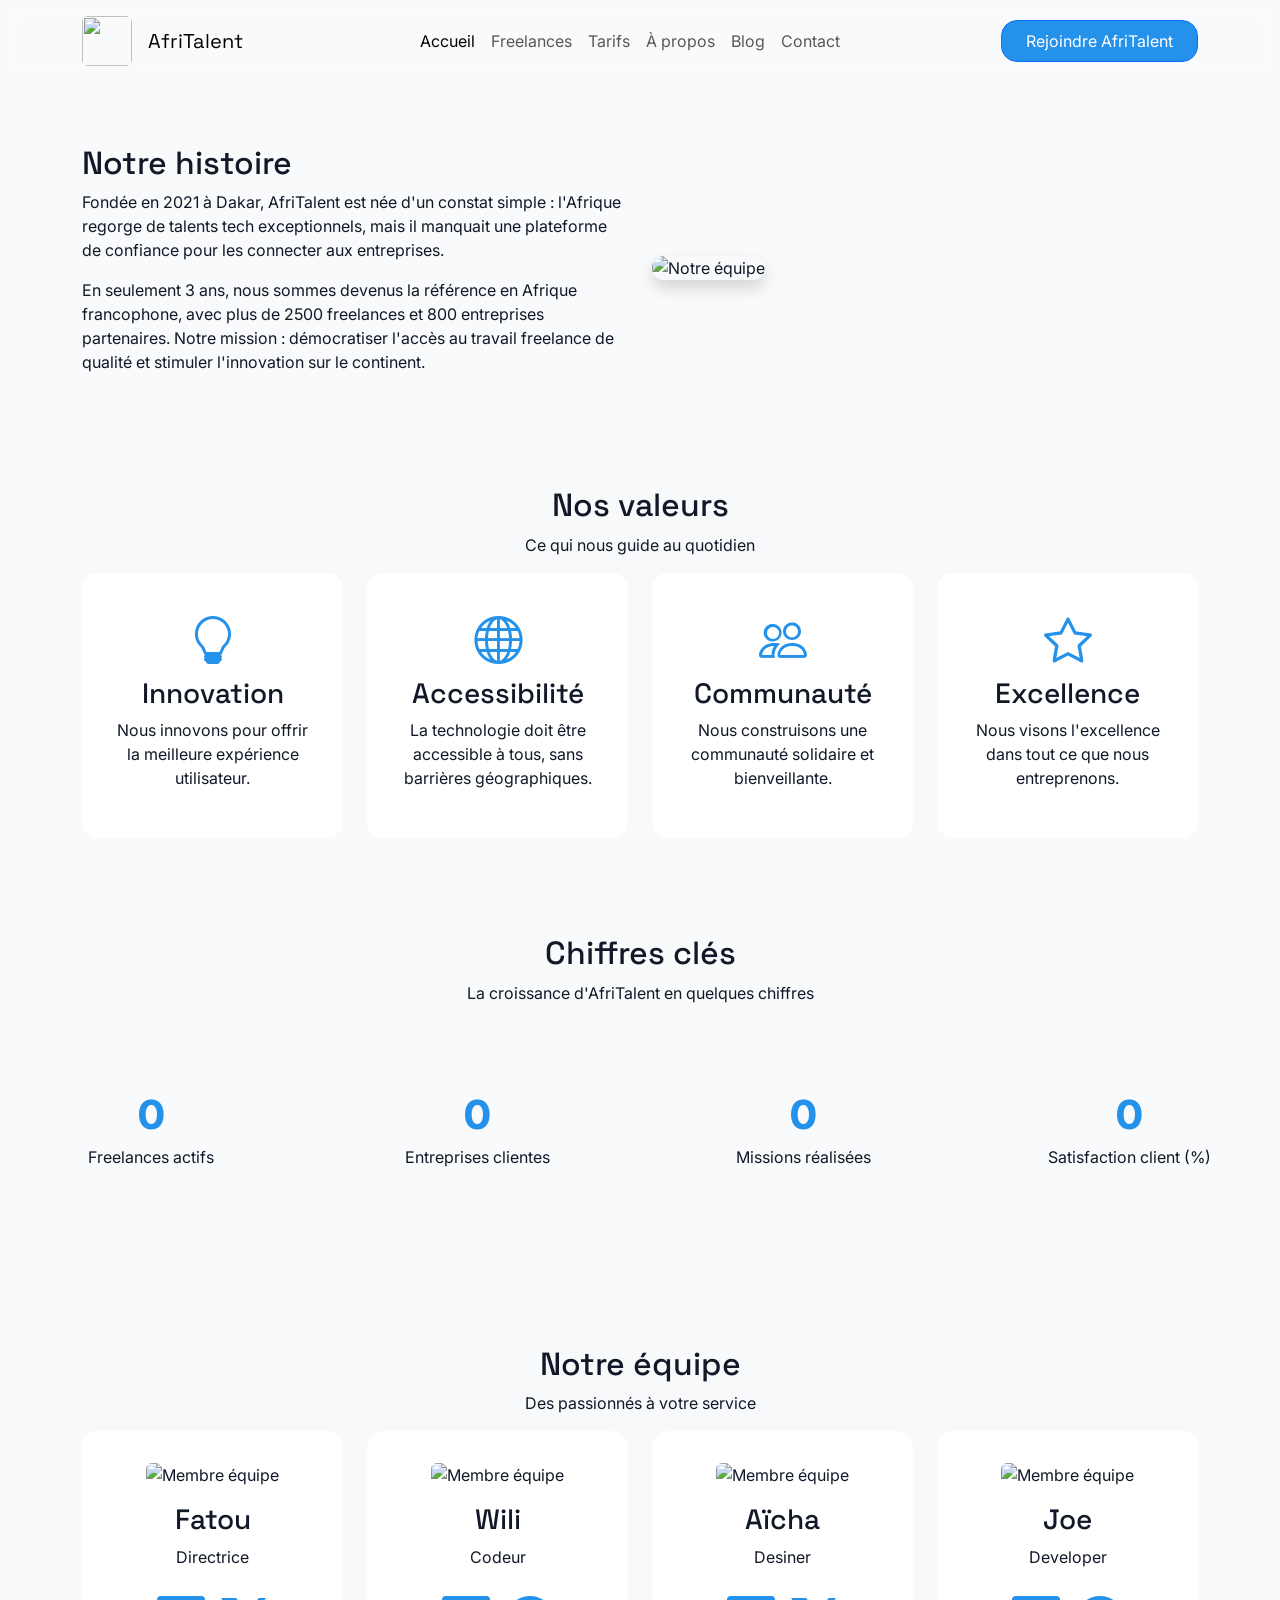
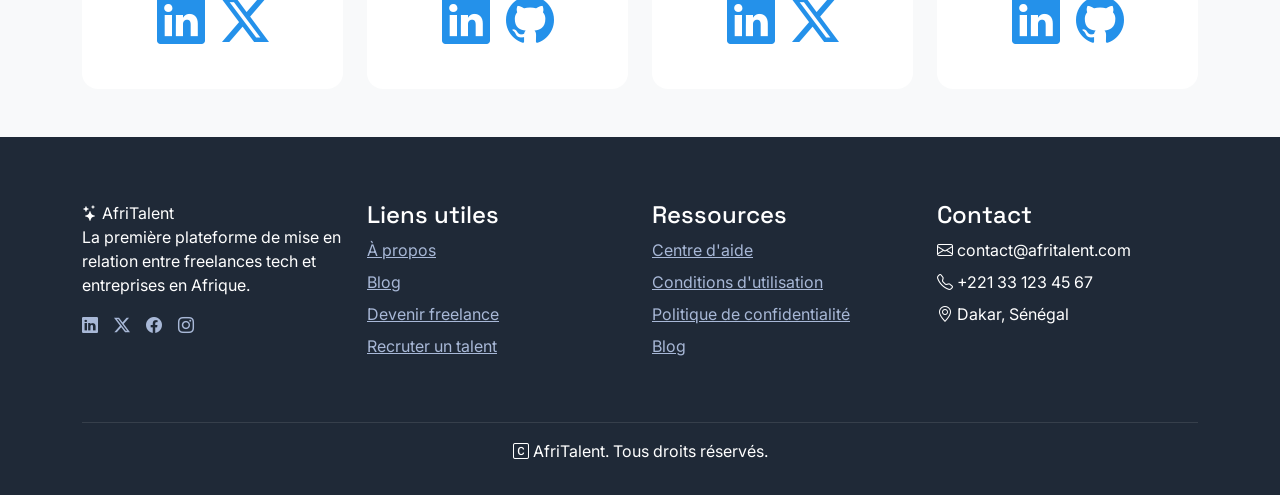
==== about.html @ f87036e9 ": CSS : responsive design mobile et tablette, media queries" ====
<!DOCTYPE html>
<html lang="fr">
<head>
    <meta charset="UTF-8">
    <meta name="viewport" content="width=device-width, initial-scale=1.0">
    <title>AfriTalent - Plateforme de freelances tech en Afrique</title>
    
    <!-- Bootstrap 5 CSS -->
    <link href="https://cdn.jsdelivr.net/npm/bootstrap@5.3.0/dist/css/bootstrap.min.css" rel="stylesheet">
    <!-- Bootstrap Icons -->
    <link rel="stylesheet" href="https://cdn.jsdelivr.net/npm/bootstrap-icons@1.11.0/font/bootstrap-icons.css">
    <!-- Google Fonts -->
    <link href="https://fonts.googleapis.com/css2?family=Inter:opsz,wght@14..32,300;14..32,400;14..32,600;14..32,700;14..32,800&family=Space+Grotesk:wght@400;500;600;700&display=swap" rel="stylesheet">
    <!-- Custom CSS -->
    <link rel="stylesheet" href="css/style.css">
    <!-- Font Awesome -->
<script src="https://kit.fontawesome.com/14273d579a.js" crossorigin="anonymous"></script>
</head>
<body>
    

    <!-- ========== HEADER / NAVBAR ========== -->
    <nav class="navbar navbar-expand-lg fixed-top" id="mainNavbar">
        <div class="container">
             <div class="text-center">
                <a class="navbar-brand" href="index.html">
              <img src="images/logo3.png" class="rounded" alt="" width="50px" height="50px" >
              </a>
            </div>
            <a class="navbar-brand" href="index.html">
               <span>AfriTalent</span>
            </a>
            <!-- il permet de masquer la navigation pour les petits ecran-->
            <button class="navbar-toggler" type="button" data-bs-toggle="collapse" data-bs-target="#navbarNav">
                <span class="navbar-toggler-icon"></span>
            </button>
            <div class="collapse navbar-collapse" id="navbarNav">
                <ul class="navbar-nav mx-auto">
                    <li class="nav-item"><a class="nav-link active" href="index.html">Accueil</a></li>
                    <li class="nav-item"><a class="nav-link" href="freelances.html">Freelances</a></li>
                    <li class="nav-item"><a class="nav-link" href="tarifs.html">Tarifs</a></li>
                    <li class="nav-item"><a class="nav-link" href="about.html">À propos</a></li>
                    <li class="nav-item"><a class="nav-link" href="#">Blog</a></li>
                    <li class="nav-item"><a class="nav-link" href="contact.html">Contact</a></li>
                </ul>
                <div class="d-flex gap-2">
                    <!-- <button class="btn btn-outline-primary" id="darkModeToggle">
                        <i class="bi bi-moon"></i>
                    </button> -->
                    <a href="contact.html" class="btn btn-primary btn-cta">Rejoindre AfriTalent</a>
                </div>
            </div>
        </div>
    </nav>
  <!--===================================================== Contenu principal =================================================================-->
  <main class="pt-5 mt-5">
        <!-- Notre Histoire -->
        <section class="history py-5">
            <div class="container">
                <div class="row align-items-center">
                    <div class="col-lg-6">
                        <h2>Notre histoire</h2>
                        <p>Fondée en 2021 à Dakar, AfriTalent est née d'un constat simple : l'Afrique regorge de talents tech exceptionnels, mais il manquait une plateforme de confiance pour les connecter aux entreprises.</p>
                        <p>En seulement 3 ans, nous sommes devenus la référence en Afrique francophone, avec plus de 2500 freelances et 800 entreprises partenaires. Notre mission : démocratiser l'accès au travail freelance de qualité et stimuler l'innovation sur le continent.</p>
                    </div>
                    <div class="col-lg-6">
                        <img src="images/pershotam-malhi-GMXFig67lTQ-unsplash.jpg" alt="Notre équipe" class="img-fluid rounded-4 shadow">
                    </div>
                </div>
            </div>
        </section>

        <!-- Nos valeurs -->
       
        <section class="values py-5 bg-light">
            <div class="container">
                <div class="section-header text-center">
                    <h2>Nos valeurs</h2>
                    <p>Ce qui nous guide au quotidien</p>
                </div>
                <div class="row g-4">
                    <div class="col-md-6 col-lg-3">
                        <div class="value-card">
                            <i class="bi bi-lightbulb"></i>
                            <h3>Innovation</h3>
                            <p>Nous innovons  pour offrir la meilleure expérience utilisateur.</p>
                        </div>
                    </div>
                    <div class="col-md-6 col-lg-3">
                        <div class="value-card">
                            <i class="bi bi-globe"></i>
                            <h3>Accessibilité</h3>
                            <p>La technologie doit être accessible à tous, sans barrières géographiques.</p>
                        </div>
                    </div>
                    <div class="col-md-6 col-lg-3">
                        <div class="value-card">
                            <i class="bi bi-people"></i>
                            <h3>Communauté</h3>
                            <p>Nous construisons une communauté solidaire et bienveillante.</p>
                        </div>
                    </div>
                    <div class="col-md-6 col-lg-3">
                        <div class="value-card">
                            <i class="bi bi-star"></i>
                            <h3>Excellence</h3>
                            <p>Nous visons l'excellence dans tout ce que nous entreprenons.</p>
                        </div>
                    </div>
                </div>
            </div>
        </section>

        <!-- Chiffres clés en Bento Grid -->
        <section class="key-numbers py-5">
            <div class="container1">
                <div class="section-header text-center">
                    <h2>Chiffres clés</h2>
                    <p>La croissance d'AfriTalent en quelques chiffres</p>
                </div>
                <div class="bento-numbers">
                    <div class="number-card"><div class="number" data-count="2500">0</div><div class="label">Freelances actifs</div></div>
                    <div class="number-card"><div class="number" data-count="800">0</div><div class="label">Entreprises clientes</div></div>
                    <div class="number-card"><div class="number" data-count="12000">0</div><div class="label">Missions réalisées</div></div>
                    <div class="number-card"><div class="number" data-count="98">0</div><div class="label">Satisfaction client (%)</div></div>
                </div>
            </div>
        </section>

        <!-- L'équipe -->
        <section class="team py-5 bg-light">
            <div class="container">
                <div class="section-header text-center">
                    <h2>Notre équipe</h2>
                    <p>Des passionnés à votre service</p>
                </div>
                <div class="row g-4">
                    <div class="col-md-6 col-lg-3">
                        <div class="team-card">
                            <!-- <img src="https://randomuser.me/api/portraits/women/10.jpg" alt="Membre équipe"> -->
                              <img src="images/logo1.png" class="rounded" alt="Membre équipe" width="100vh" height="100vh" >
                            <h3>Fatou </h3>
                            <p>Directrice</p>
                            <div class="social"><a href="#"><i class="bi bi-linkedin"></i></a><a href="#"><i class="bi bi-twitter-x"></i></a></div>
                        </div>
                    </div>
                    <div class="col-md-6 col-lg-3">
                        <div class="team-card">
                             <img src="images/elfal.jpg" class="rounded" alt="Membre équipe" width="100vh" height="100vh" >
                            <h3>Wili</h3>
                            <p>Codeur</p>
                            <div class="social"><a href="#"><i class="bi bi-linkedin"></i></a><a href="#"><i class="bi bi-github"></i></a></div>
                        </div>
                    </div>
                    <div class="col-md-6 col-lg-3">
                        <div class="team-card">
                              <img src="images/elfatou.jpg" class="rounded" alt="Membre équipe" width="100vh" height="100vh" >
                            <h3>Aïcha </h3>
                            <p>Desiner</p>
                            <div class="social"><a href="#"><i class="bi bi-linkedin"></i></a><a href="#"><i class="bi bi-twitter-x"></i></a></div>
                        </div>
                    </div>
                    <div class="col-md-6 col-lg-3">
                        <div class="team-card">
                             <img src="images/logo3.png" class="rounded" alt="Membre équipe" width="100vh" height="100vh" >
                            <h3>Joe</h3>
                            <p>Developer</p>
                            <div class="social"><a href="#"><i class="bi bi-linkedin"></i></a><a href="#"><i class="bi bi-github"></i></a></div>
                        </div>
                    </div>
                </div>
            </div>
        </section>
    </main>

    <footer>
        <div class="container">
            <div class="row">
                <div class="col-md-6 col-lg-3">
                    <div class="footer-brand">
                        <i class="bi bi-stars"></i>
                        <span>AfriTalent</span>
                    </div>
                    <p>La première plateforme de mise en relation entre freelances tech et entreprises en Afrique.</p>
                    <div class="social-links">
                        <a href="http://www.linkedin.com"><i class="bi bi-linkedin"></i></a>
                        <a href="http://www.twitter.com"><i class="bi bi-twitter-x"></i></a>
                        <a href="http://www.facebook.com"><i class="bi bi-facebook"></i></a>
                        <a href="http://www.instagram.com"><i class="bi bi-instagram"></i></a>
                    </div>
                </div>
                <div class="col-md-6 col-lg-3">
                    <h4>Liens utiles</h4>
                    <ul class="list-unstyled">
                        <li><a href="about.html">À propos</a></li>
                        <li><a href="contact.html">Blog</a></li>
                        <li><a href="freelances.html">Devenir freelance</a></li>
                        <li><a href="contact.html">Recruter un talent</a></li>
                    </ul>
                </div>
                <div class="col-md-6 col-lg-3">
                    <h4>Ressources</h4>
                    <ul class="list-unstyled">
                        <li><a href="about.html">Centre d'aide</a></li>
                        <li><a href="contact.html">Conditions d'utilisation</a></li>
                        <li><a href="freelances.html">Politique de confidentialité</a></li>
                        <li><a href="contact.html">Blog</a></li>
                    </ul>
                </div>
                <div class="col-md-6 col-lg-3">
                    <h4>Contact</h4>
                    <ul class="list-unstyled">
                        <li><i class="bi bi-envelope"></i> contact@afritalent.com</li>
                        <li><i class="bi bi-telephone"></i> +221 33 123 45 67</li>
                        <li><i class="bi bi-geo-alt"></i> Dakar, Sénégal</li>
                    </ul>
                </div>
            </div>
            <div class="copyright">
                <p><i class="bi bi-c-square"></i><span id="currentYear"></span> AfriTalent. Tous droits réservés.</p>
            </div>
        </div>
    </footer>

    <!-- Bouton retour en haut -->
    <!-- <button id="backToTop" class="back-to-top"><i class="bi bi-arrow-up"></i></button> -->

    <!-- Bootstrap JS -->
    <script src="https://cdn.jsdelivr.net/npm/bootstrap@5.3.0/dist/js/bootstrap.bundle.min.js"></script>
    <!-- Custom JS -->
    <script src="js/main.js"></script>
</body>
</html>
---- css/style.css ----
/* # = selection d'id */
/* ========== VARIABLES ========== */ 
:root {
    /* Couleur */
    --Robert: #c40c06ed;
    --Rony: #5cca13;
    --ISI-Dakar: #e616a7;
    --primary: #2491ea;
    --primary-dark: #4f46e5;
    --primary-light: #e0e7ff;
    --secondary: #10b981;
    --dark: #1f2937;
    --light: #f9fafb;
    --gray: #a8b8d7;
    --white: #ffffff;
    --black: #111827;
    --orange: #ef6109;
    --rouge: #e80a0a;
    --violet: #e218f8;

    /*  Ombres */
    --shadow: 0 10px 15px -3px rgba(0,0,0,0.1);
    /* Border radius */
    --radius: 1rem;
    /* Transitions */
    --transition: all 0.3s ease;
}
/* transition: le temps que l'element va prendre pour se manifester (bien revoir encore)------------------------------------------------------ */
/* DARK MODE Commit 6 ========================================= */
/* [data-theme="dark"] {
    --primary: #818cf8;
    --dark: #f9fafb;
    --light: #1f2937;
    --white: #111827;
    --black: #f9fafb;
} */
 
* { margin: 0;
    padding: 0; 
    box-sizing: border-box;

     /*::selection : Stylise le texte sélectionné par l'utilisateur( trouver dans le cour de selecteur avancer)-------------------------------------------  */
/* C'est ce qui gere la selection */
 ::selection { 
  color: rgb(150, 13, 13);
    background-color: rgba(222, 68, 214, 0.441);
}
}
body {
    font-family: 'Inter', sans-serif;
    background: var(--light);
    /* background: linear-gradient(135deg, var(--secondary), var(--primary-dark),var(--orange)); */
    color: var(--black);
    transition: var(--transition);
}
/* c'est lui qui est charger des petites pencarte = "experise","Processus simple","Ils nous font confiance" */
.section-header .badge {
    background: var(--primary-light);
    color: var(--primary);
    padding: 0.5rem 1rem;
    border-radius: 2rem;
    display: inline-block;
    margin-bottom: 1rem;
}

/* pour comprendre les "," il faut regarder la video "formulaire selecteur avancer, à 38:00" */
h1, h2, h3, h4, .navbar-brand, .price { 
    font-family: 'Space Grotesk', sans-serif;
 }
 /* ========== NAVBAR ========== */
/* .navbar { background: var(--white); transition: var(--transition); padding: 1rem 0; } */
.navbar {
    padding: 1rem 0;
    transition: all 0.3s ease;
    background-color: rgba(var(--light-color), 0.95);
    backdrop-filter: blur(10px);
}

.navbar-scrolled { 
    padding: 0.5rem 0; 
    box-shadow: var(--shadow); 
}
.navbar-brand i, .step-icon, .category-card i, .value-card i { 
 color: var(--primary); 
}
/* rejoindre Afritalent */
.btn-cta { border-radius: var(--radius); 
    padding: 0.5rem 1.5rem; 
    background-color: var(--primary);
}
/* ========== HERO ===========================================================================================*/
/* .hero {
    background: linear-gradient(135deg, var(--secondary), var(--primary-dark),var(--orange));
    color: white;
} */
 .hero {
    background: linear-gradient(var(--primary));
    color: white;
}
.hero-title { font-size: 3.5rem; 
    font-weight: 800; 
    margin-bottom: 1.5rem; 
}
@media (max-width: 768px) { 
    .hero-title { font-size: 2rem; }  
    }

.hero-stats {
    display: grid;
    grid-template-columns: repeat(3, 1fr);
    gap: 1.5rem;
    background: rgba(255,255,255,0.1);
    backdrop-filter: blur(10px);
    border-radius: var(--radius);
    padding: 2rem;
}
.stat-number { 
    font-size: 2.5rem; 
    font-weight: 800; 
}
/* ========== BENTO GRID ===================================================================================*/  
.bento-grid {
    background: var(--light);
    display: grid;
    grid-template-columns: repeat(4, 1fr); /* fr = fraction grid repartir au mieux les elements */
    gap: 1.5rem;
    margin: 3rem 0;
}
.bento-item {
    background: rgb(211, 166, 228);
    padding: 2rem;
    border-radius: var(--radius);
    transition: var(--transition);
    position:relative;
    position:unset;
    /* position:unset; = c'est ça qui fait apparaitre et disparaitre les chiffres  */
}

.bento-item:hover { transform: translateY(-5px); 
    box-shadow: var(--shadow); 
}
/* effet Hover  */
/* c'est ça qui assure le faite que les cartes bouge */

.bento-premier {
    grid-column: span 2; /*  grid-column = indique la forme ou l'espace que va prendre ce blog par rapport au autre */
}
.step-number {
    font-size: 2.4rem;
    font-weight: 800;
    color: var(--primary);
    opacity: 0.5;
    position: static;
    top: 1rem;
    right: 1rem;
}
 @media (max-width: 992px) { 
    .bento-grid { grid-template-columns: repeat(2, 1fr); } 
    .bento-large { grid-column: span 2; } 
}
@media (max-width: 768px) { 
    .bento-grid { grid-template-columns: 1fr; } 
    .bento-large { grid-column: span 1; } 
}


/* ==========  Catégories de services  ================================================================================================= */

.categories { background: var(--light); padding: 4rem 0; }
.category-card {
    background: var(--gray);
    padding: 1.5rem;
    border-radius: var(--radius);
    text-align: center;
    transition: var(--transition);
    cursor: pointer;
}
.category-card:hover {
    transform: translateY(-5px);
    box-shadow: var(--shadow);
    background: var(--primary);
    color: white;
}
.category-card i { font-size: 2.5rem; margin-bottom: 1rem; }

/* ========== TÉMOIGNAGES =========================================================================================================== */
.testimonial-card {
    text-align: center;
    padding: 2rem;
    /* background: var(--primary); */
    background: linear-gradient(10deg, var(--secondary), var(--primary-dark));
    color: #e0e7ff;
    border-radius: var(--radius);
}
.testimonial-avatar { 
    width: 80px; 
    height: 80px; 
    border-radius: 50%; 
    object-fit: cover; 
    /* La propriété CSS object-fit définit la façon dont le contenu d'un élément remplacé, tel qu'une <img> ou une <video>, doit être redimensionné pour s'adapter à son conteneur. */
    margin-bottom: 1rem; 
}
.stars { 
    color: #ff8c00; 
    margin: 0.5rem 0; }
/*=============================Prêt à rejoindre l'aventure AfriTalent ?=========================================================== */
    .cta-section {
    background: linear-gradient(10deg, var(--violet), var(--orange));
    color: white;
    text-align: center;
    padding: 4rem 0;
}
/* ========== CTA & FOOTER ========== */

footer {
    background: var(--dark);
    color: white;
    padding: 4rem 0 1rem;
}
.social-links { display: flex; gap: 1rem; margin-top: 1rem; }
.social-links a, footer ul li a { color: var(--gray); transition: var(--transition); }
.social-links a:hover, footer ul li a:hover { color: var(--primary); }
footer ul { list-style: none; padding: 0; }
footer ul li { margin-bottom: 0.5rem; }
.copyright { text-align: center; margin-top: 3rem; padding-top: 1rem; border-top: 1px solid rgba(255,255,255,0.1); }

/* ========== CARTES ÉQUIPE & VALEURS ========== */
.value-card, .team-card {
    text-align: center;
    padding: 2rem;
    background: var(--white);
    border-radius: var(--radius);
    transition: var(--transition);
}
/* Le "i" veut dire les icones boostrap icne */
.value-card i, .team-card i { font-size: 3rem; 
    color: var(--primary); 
    margin-bottom: 1rem; }
.team-card img {
    width: 150px;
    height: 150px;
    border-radius: 50%;
    /* La propriété CSS object-fit définit la façon dont le contenu d'un élément remplacé, tel qu'une <img> ou une <video>, doit être redimensionné pour s'adapter à son conteneur. */
    object-fit: cover;
    margin-bottom: 1rem;
}
.team-card .social { display: flex; 
    justify-content: center; 
    gap: 1rem; 
    margin-top: 1rem; 
}
/* ========== CHIFFRES CLÉS BENTO ========== */
.bento-numbers {
    display: grid;
    grid-template-columns: repeat(4, 1fr);
    gap: 1.5rem;
    margin: 3rem 0;
}
.number-card {
    text-align: center;
    padding: 2rem;
    background: var(--light);
    border-radius: var(--radius);
}
.number-card .number { font-size: 2.5rem; font-weight: 800; color: var(--primary); }
@media (max-width: 768px) { 
    .bento-numbers { grid-template-columns: repeat(2, 1fr); } 
}
@media (max-width: 576px) { 
    .bento-numbers { grid-template-columns: 1fr; } 
}
/* ========== CONTACT-FORMULAIRE ========== */
.contact-form-container, .contact-info {
    background: linear-gradient(10deg, var(--violet), var(--orange));
    /* background: var(--primary); */
    padding: 2rem;
    border-radius: var(--radius);
}
.info-item { display: flex; 
    gap: 1rem; 
    margin-bottom: 1.5rem; }
.info-item i { font-size: 1.5rem; color: 
    var(--gray); }
    /* il ne servent presque a rien */
.error-message { 
    color: #ef4444; 
    font-size: 0.875rem; 
    margin-top: 0.25rem; 
    display: none; }
.success-message {
    background: var(--secondary);
    color: rgb(255, 255, 255);
    padding: 1rem;
    border-radius: var(--radius);
    margin-top: 1rem;
    display: none;
}
.form-control.error { border-color: #ef4444; }
.form-control.success { border-color: var(--secondary); }

/* ========== CARTES FREELANCES ========== */
/* .freelance-card {
    transition: var(--transition);
    border: none;
    border-radius: var(--radius);
    overflow: hidden;
}
.freelance-card:hover { transform: translateY(-5px); 
    box-shadow: var(--shadow); 
}
.freelance-card .card-img-top { height: 200px; 
    object-fit: cover; 
}
.freelance-speciality { 
    color: var(--primary); 
    font-weight: 600; 
}
.freelance-rating { color: #fbbf24; } */
/* 
========== FILTRES & DIVERS ==========
.filter-bar { display: flex; 
    gap: 1rem; 
    align-items: center; 
    justify-content: center; 
    margin: 2rem 0; }
.section-header { text-align: center; 
    margin-bottom: 3rem; 
}
.section-header .badge {
    background: var(--primary-light);
    color: var(--primary);
    padding: 0.5rem 1rem;
    border-radius: 2rem;
    display: inline-block;
    margin-bottom: 1rem;
} 
========== ANIMATIONS ==========
.fade-up { opacity: 0; 
    transform: translateY(30px); 
    transition: all 0.6s ease; 
}
.fade-up.visible { 
    opacity: 1; 
    transform: translateY(0); 
}
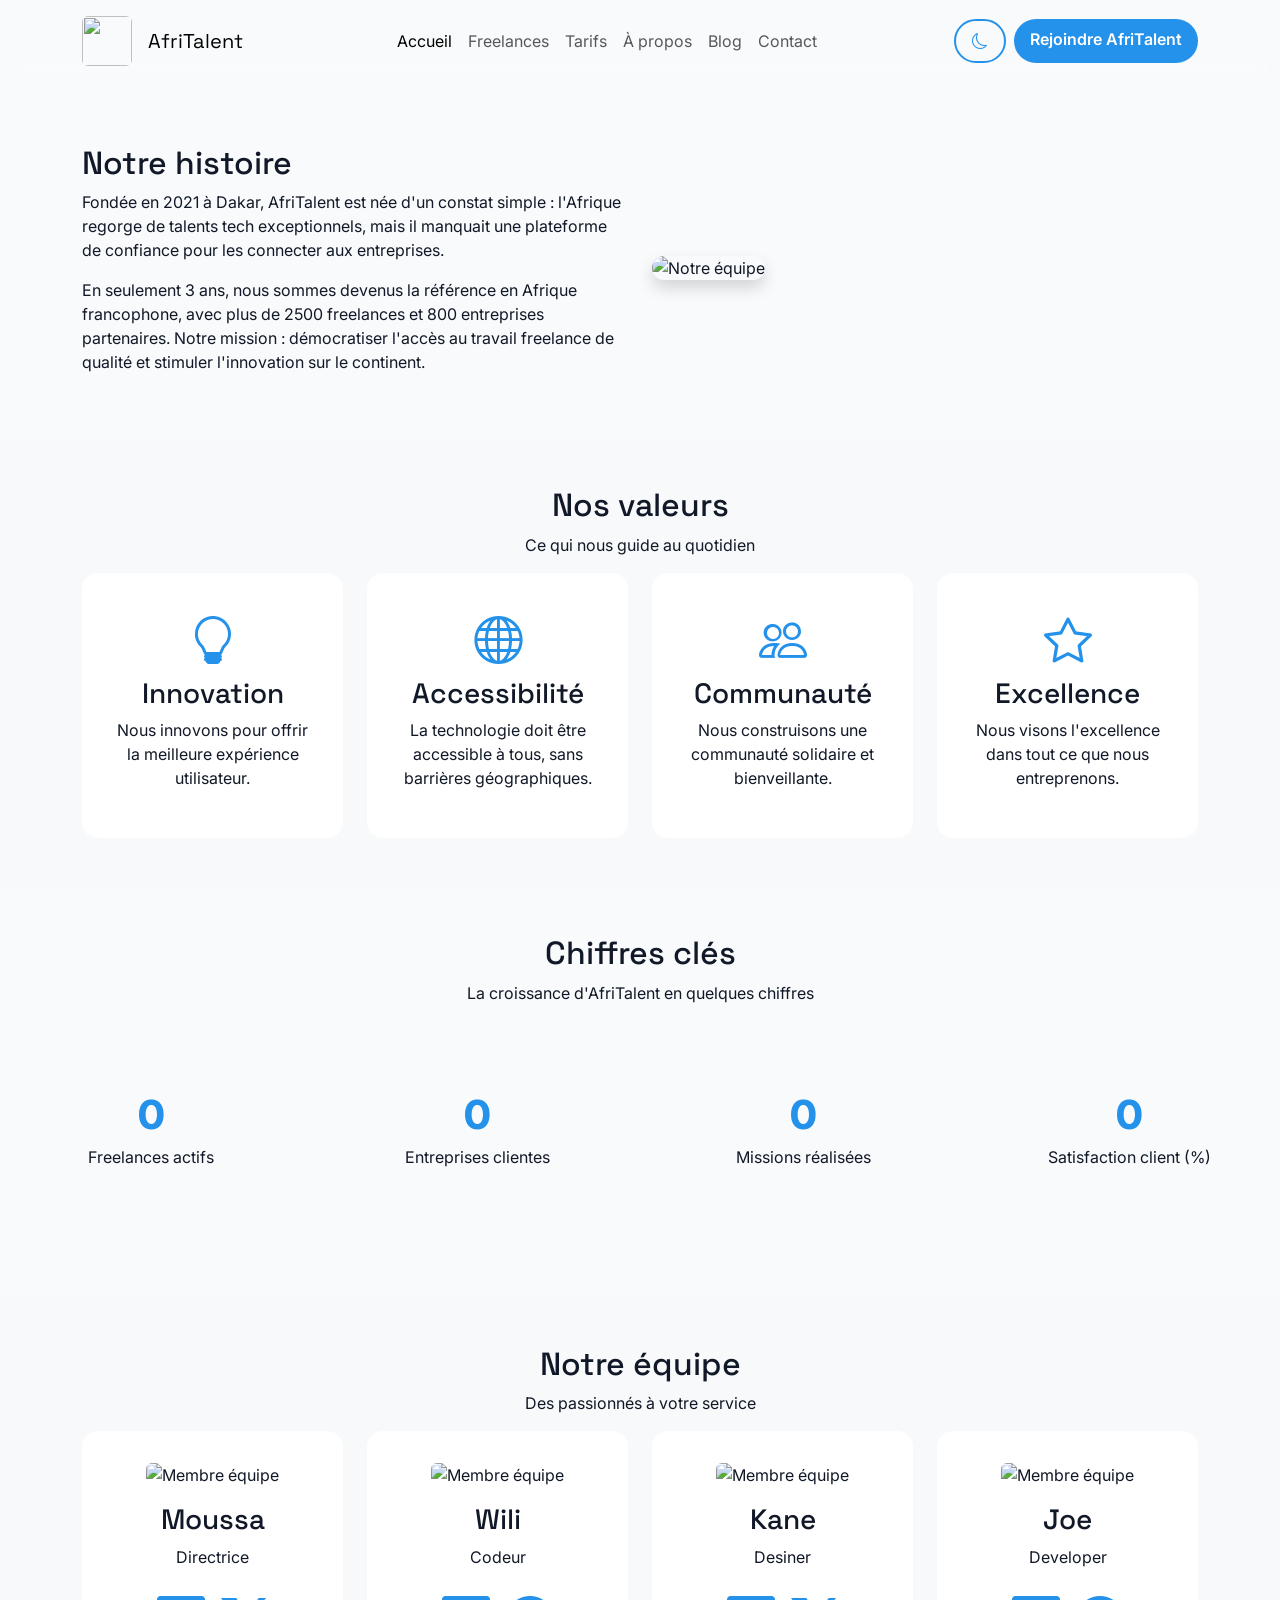
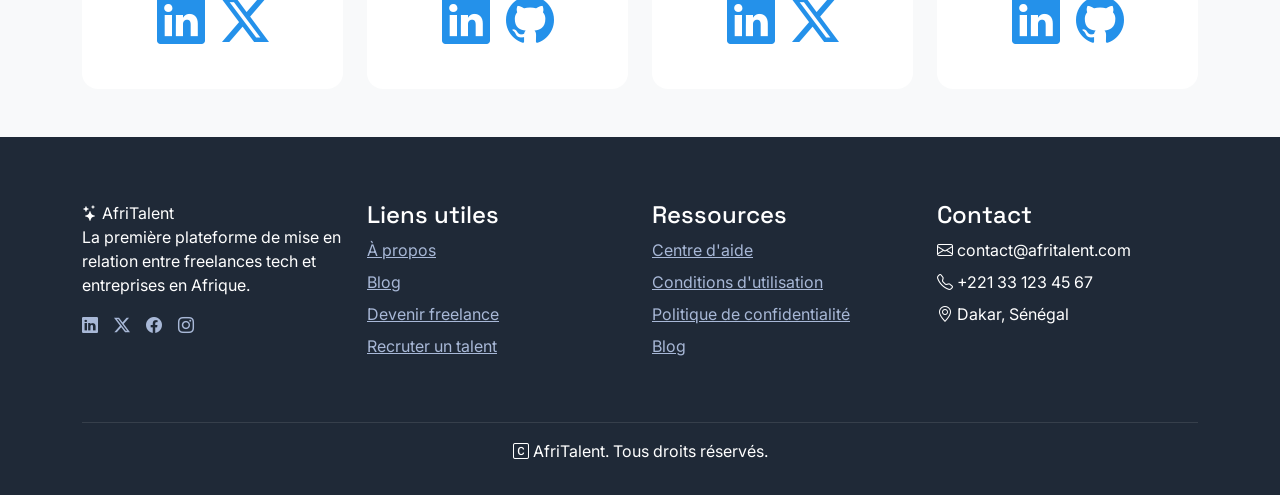
==== commit a25ab2ae: "JS : dark mode avec localStorage, navbar dynamique au scroll" ====
--- a/about.html
+++ b/about.html
@@ -44,9 +44,9 @@
                     <li class="nav-item"><a class="nav-link" href="contact.html">Contact</a></li>
                 </ul>
                 <div class="d-flex gap-2">
-                    <!-- <button class="btn btn-outline-primary" id="darkModeToggle">
+                    <button class="btn btn-outline-primary" id="darkModeToggle">
                         <i class="bi bi-moon"></i>
-                    </button> -->
+                    </button>
                     <a href="contact.html" class="btn btn-primary btn-cta">Rejoindre AfriTalent</a>
                 </div>
             </div>
@@ -139,7 +139,7 @@
                         <div class="team-card">
                             <!-- <img src="https://randomuser.me/api/portraits/women/10.jpg" alt="Membre équipe"> -->
                               <img src="images/logo1.png" class="rounded" alt="Membre équipe" width="100vh" height="100vh" >
-                            <h3>Fatou </h3>
+                            <h3>Moussa </h3>
                             <p>Directrice</p>
                             <div class="social"><a href="#"><i class="bi bi-linkedin"></i></a><a href="#"><i class="bi bi-twitter-x"></i></a></div>
                         </div>
@@ -155,7 +155,7 @@
                     <div class="col-md-6 col-lg-3">
                         <div class="team-card">
                               <img src="images/elfatou.jpg" class="rounded" alt="Membre équipe" width="100vh" height="100vh" >
-                            <h3>Aïcha </h3>
+                            <h3>Kane </h3>
                             <p>Desiner</p>
                             <div class="social"><a href="#"><i class="bi bi-linkedin"></i></a><a href="#"><i class="bi bi-twitter-x"></i></a></div>
                         </div>
@@ -223,7 +223,7 @@
     </footer>
 
     <!-- Bouton retour en haut -->
-    <!-- <button id="backToTop" class="back-to-top"><i class="bi bi-arrow-up"></i></button> -->
+    <button id="backToTop" class="back-to-top"><i class="bi bi-arrow-up"></i></button>
 
     <!-- Bootstrap JS -->
     <script src="https://cdn.jsdelivr.net/npm/bootstrap@5.3.0/dist/js/bootstrap.bundle.min.js"></script>
--- a/css/style.css
+++ b/css/style.css
@@ -27,14 +27,19 @@
 }
 /* transition: le temps que l'element va prendre pour se manifester (bien revoir encore)------------------------------------------------------ */
 /* DARK MODE Commit 6 ========================================= */
-/* [data-theme="dark"] {
+[data-theme="dark"] {
     --primary: #818cf8;
     --dark: #f9fafb;
     --light: #1f2937;
     --white: #111827;
     --black: #f9fafb;
-} */
- 
+}
+[data-theme="dark"] footer {
+    background: #1f2937 !important;
+    color: white !important;
+}
+/* Cette ligne force le footer à garder ses couleurs d'origine (fond sombre et texte blanc) même quand tu actives le mode sombre.
+Le !important est essentiel car il force le style à s'appliquer malgré les changements du dark mode. */
 * { margin: 0;
     padding: 0; 
     box-sizing: border-box;
@@ -94,7 +99,8 @@
     color: white;
 } */
  .hero {
-    background: linear-gradient(var(--primary));
+    /* background: linear-gradient(var(--primary)); */
+    background: linear-gradient(135deg, var(--secondary), var(--primary-dark),var(--orange));
     color: white;
 }
 .hero-title { font-size: 3.5rem; 
@@ -223,6 +229,98 @@
 footer ul { list-style: none; padding: 0; }
 footer ul li { margin-bottom: 0.5rem; }
 .copyright { text-align: center; margin-top: 3rem; padding-top: 1rem; border-top: 1px solid rgba(255,255,255,0.1); }
+
+
+/*====Freelance ==============================  */
+/* FILTRES */
+.filter-btn {
+    text-align: center;
+    padding: 2rem;
+    background: var(--white);
+    border-radius: var(--radius);
+    transition: var(--transition);
+    display: flex; 
+    justify-content: center; 
+    gap: 1rem; 
+    margin-top: 1rem; 
+}
+.filter-btn.active, .filter-btn:hover { background: var(--primary); color: white; }
+#freelanceGrid{ margin-top: 1.5rem;}
+/* CARTES */
+.freelance-card { margin-bottom: 1.5rem; }
+.freelance-card .card { border: none; border-radius: var(--radius); overflow: hidden; transition: 0.3s; background: white; height: 100%; }
+.freelance-card .card:hover { transform: translateY(-5px); box-shadow: var(--shadow); }
+.card-img-top { height: 200px; object-fit: cover; width: 100%; }
+.card-body { padding: 1.5rem; }
+.card-title { font-family: var(--heading); font-weight: 700; font-size: 1.25rem; margin-bottom: 0.5rem; }
+.specialty { color: var(--primary); font-weight: 600; font-size: 0.875rem; margin-bottom: 0.75rem; }
+.card-text { color: var(--gray); font-size: 0.875rem; margin-bottom: 1rem; }
+.rate-info { display: flex; justify-content: space-between; align-items: center; margin-top: 1rem; padding-top: 1rem; border-top: 1px solid rgba(0,0,0,0.1); }
+.hourly-rate { font-weight: 700; font-size: 1.25rem; color: var(--primary); }
+.rating { color: #fbbf24; font-weight: 600; }
+/* BOUTONS */
+.btn-outline-primary { border: 2px solid var(--primary); background: transparent; color: var(--primary); padding: 0.5rem 1rem; border-radius: 50px; transition: 0.3s; font-weight: 600; }
+.btn-outline-primary:hover { background: var(--primary); color: white; }
+.btn-primary { background: var(--primary); border: none; padding: 0.5rem 1rem; border-radius: 50px; color: white; font-weight: 600; transition: 0.3s; }
+.btn-primary:hover { background: var(--primary-dark); transform: translateY(-2px); }
+
+
+/* ========== BOUTON RETOUR HAUT ========== */
+.back-to-top {
+    position: fixed;
+    bottom: 2rem;
+    right: 2rem;
+    width: 50px;
+    height: 50px;
+    border-radius: 75%;
+    background: var(--primary);
+    color: white;
+    border: none;
+    cursor: pointer;
+    display: none;
+    transition: var(--transition);
+}
+.back-to-top:hover { 
+    background: var(--primary-dark); 
+    transform: translateY(-3px); /* voir a quoi ça sert-----------------------  */
+}
+
+/* Grille responsive : 3 colonnes desktop, 2 tablette, 1 mobile */
+/* ========== CARTES TARIFS ========== */
+.pricing-card {
+    background: var(--white);
+    border-radius: var(--radius);
+    padding: 2rem;
+    text-align: center;
+    transition: var(--transition);
+    box-shadow: 0 4px 6px -1px rgba(0,0,0,0.1);
+    position: relative;
+}
+/* .pricing-card.featured { 
+    transform: scale(1.05); 
+    border: 2px solid var(--primary); } */
+.popular-badge {
+    position: absolute;
+    top: -12px;
+    left: 50%;
+    transform: translateX(-50%);/* voir a quoi ça sert-----------------------  */
+    background: var(--primary);
+    color: white;
+    padding: 0.25rem 1rem;
+    border-radius: 2rem;
+    font-size: 0.875rem;
+}
+.price { font-size: 2.5rem; 
+    font-weight: 800; 
+    margin: 1rem 0; 
+}
+.pricing-card ul { list-style: none; 
+    padding: 0; 
+    text-align: left; 
+    margin: 1.5rem 0; }
+.pricing-card ul li { margin: 0.75rem 0; }
+.bi-check-circle-fill { color: var(--secondary); }
+.bi-x-circle-fill { color: var(--gray); }
 
 /* ========== CARTES ÉQUIPE & VALEURS ========== */
 .value-card, .team-card {
@@ -297,7 +395,7 @@
 }
 .form-control.error { border-color: #ef4444; }
 .form-control.success { border-color: var(--secondary); }
-
+ 
 /* ========== CARTES FREELANCES ========== */
 /* .freelance-card {
     transition: var(--transition);
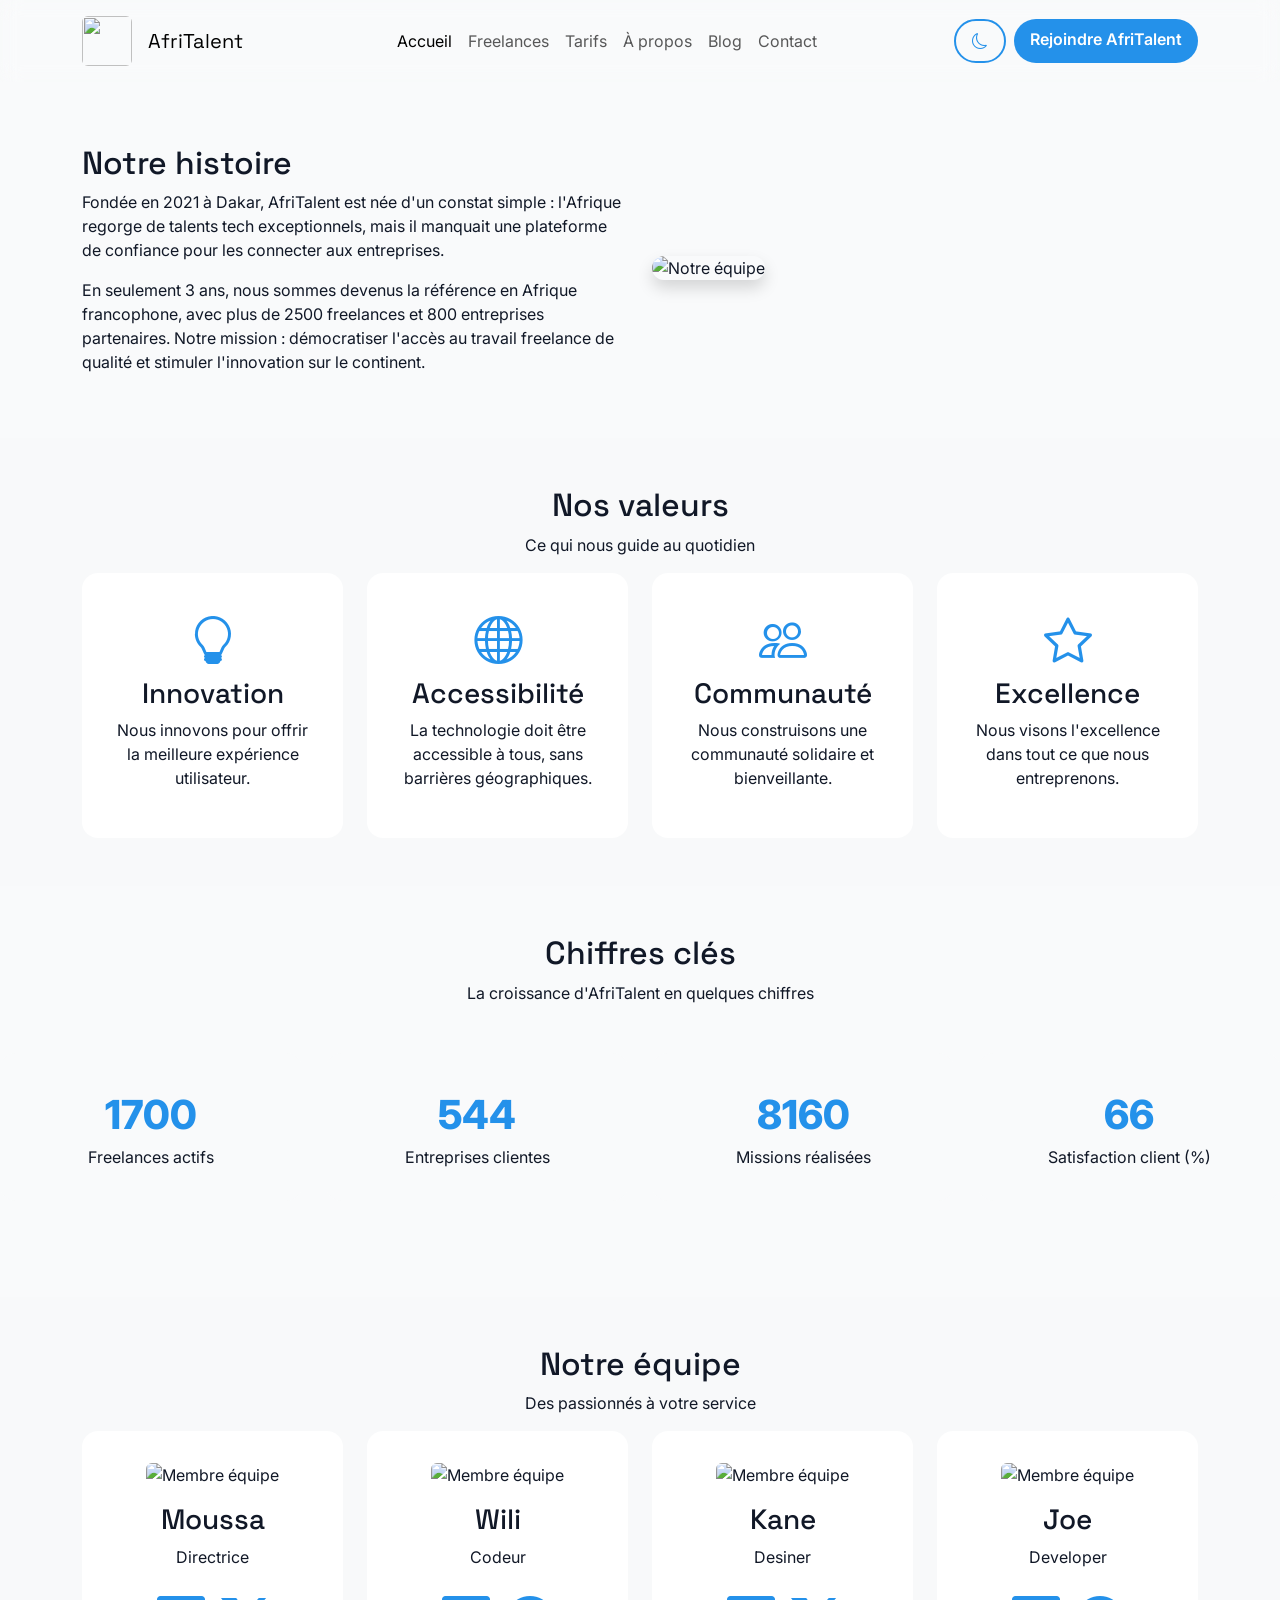
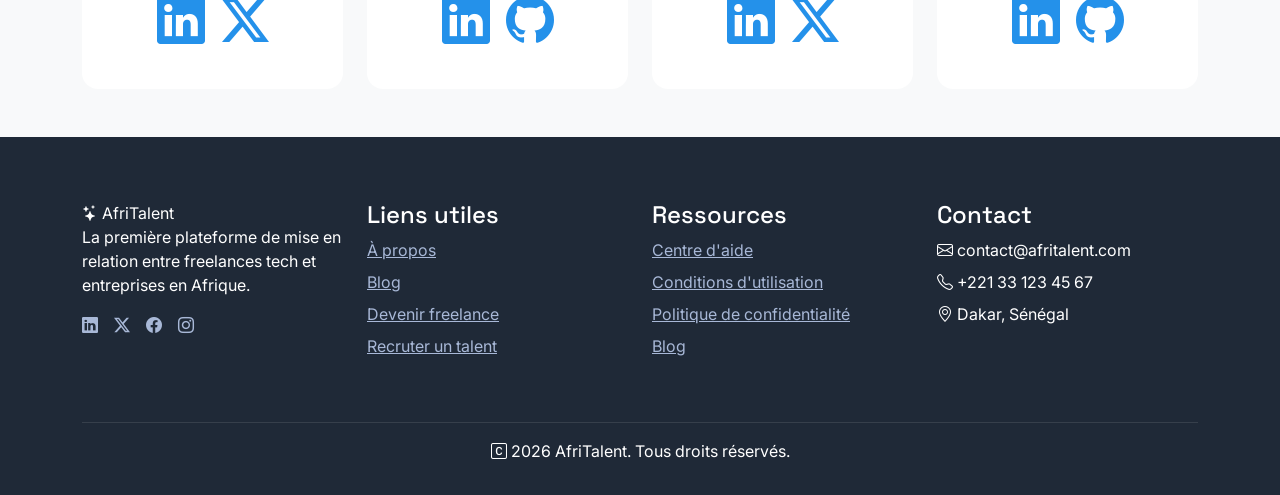
==== commit 55fc21bf: "JS : compteurs animés au scroll et animations fade-in des sections" ====
--- a/about.html
+++ b/about.html
@@ -217,7 +217,7 @@
                 </div>
             </div>
             <div class="copyright">
-                <p><i class="bi bi-c-square"></i><span id="currentYear"></span> AfriTalent. Tous droits réservés.</p>
+                <p><i class="bi bi-c-square"></i> 2026  AfriTalent. Tous droits réservés.</p>
             </div>
         </div>
     </footer>
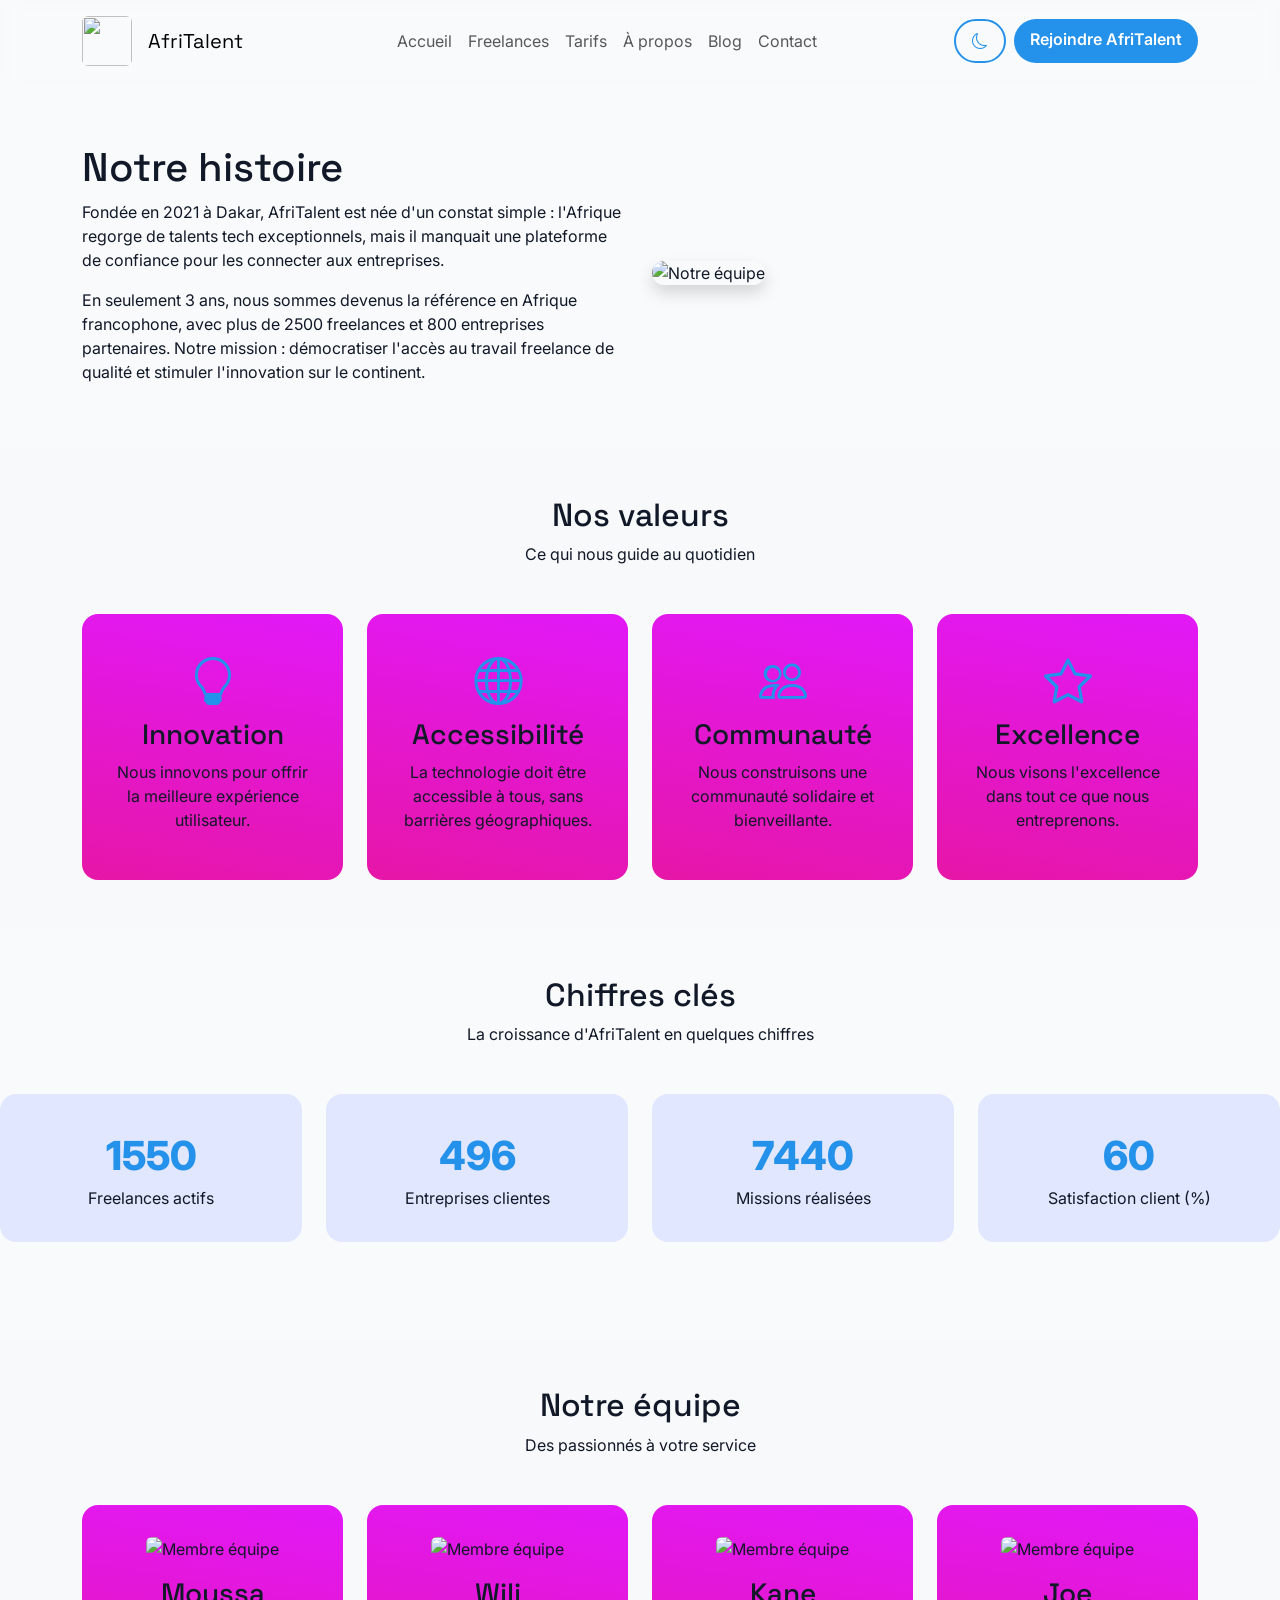
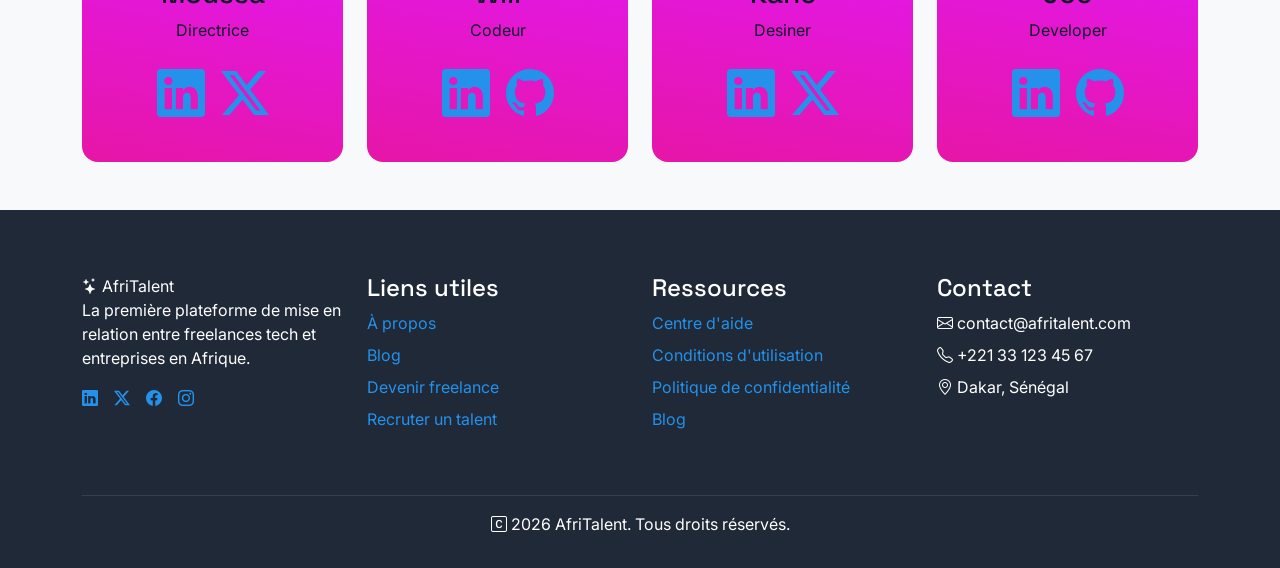
==== commit f11ea4cd: "Finalisation : corrections responsive, optimisation du code et commentaires" ====
--- a/about.html
+++ b/about.html
@@ -24,7 +24,7 @@
         <div class="container">
              <div class="text-center">
                 <a class="navbar-brand" href="index.html">
-              <img src="images/logo3.png" class="rounded" alt="" width="50px" height="50px" >
+              <img src="images/logo3.png" class="rounded" alt="" width="50" height="50" >
               </a>
             </div>
             <a class="navbar-brand" href="index.html">
@@ -36,7 +36,7 @@
             </button>
             <div class="collapse navbar-collapse" id="navbarNav">
                 <ul class="navbar-nav mx-auto">
-                    <li class="nav-item"><a class="nav-link active" href="index.html">Accueil</a></li>
+                    <li class="nav-item"><a class="nav-link" href="index.html">Accueil</a></li>
                     <li class="nav-item"><a class="nav-link" href="freelances.html">Freelances</a></li>
                     <li class="nav-item"><a class="nav-link" href="tarifs.html">Tarifs</a></li>
                     <li class="nav-item"><a class="nav-link" href="about.html">À propos</a></li>
@@ -59,7 +59,7 @@
             <div class="container">
                 <div class="row align-items-center">
                     <div class="col-lg-6">
-                        <h2>Notre histoire</h2>
+                        <h1>Notre histoire</h1>
                         <p>Fondée en 2021 à Dakar, AfriTalent est née d'un constat simple : l'Afrique regorge de talents tech exceptionnels, mais il manquait une plateforme de confiance pour les connecter aux entreprises.</p>
                         <p>En seulement 3 ans, nous sommes devenus la référence en Afrique francophone, avec plus de 2500 freelances et 800 entreprises partenaires. Notre mission : démocratiser l'accès au travail freelance de qualité et stimuler l'innovation sur le continent.</p>
                     </div>
@@ -138,7 +138,7 @@
                     <div class="col-md-6 col-lg-3">
                         <div class="team-card">
                             <!-- <img src="https://randomuser.me/api/portraits/women/10.jpg" alt="Membre équipe"> -->
-                              <img src="images/logo1.png" class="rounded" alt="Membre équipe" width="100vh" height="100vh" >
+                              <img src="images/logo1.png" class="rounded" alt="Membre équipe" width="100" height="100" >
                             <h3>Moussa </h3>
                             <p>Directrice</p>
                             <div class="social"><a href="#"><i class="bi bi-linkedin"></i></a><a href="#"><i class="bi bi-twitter-x"></i></a></div>
@@ -146,7 +146,7 @@
                     </div>
                     <div class="col-md-6 col-lg-3">
                         <div class="team-card">
-                             <img src="images/elfal.jpg" class="rounded" alt="Membre équipe" width="100vh" height="100vh" >
+                             <img src="images/elfal.jpg" class="rounded" alt="Membre équipe" width="100" height="100" >
                             <h3>Wili</h3>
                             <p>Codeur</p>
                             <div class="social"><a href="#"><i class="bi bi-linkedin"></i></a><a href="#"><i class="bi bi-github"></i></a></div>
@@ -154,7 +154,7 @@
                     </div>
                     <div class="col-md-6 col-lg-3">
                         <div class="team-card">
-                              <img src="images/elfatou.jpg" class="rounded" alt="Membre équipe" width="100vh" height="100vh" >
+                              <img src="images/elfatou.jpg" class="rounded" alt="Membre équipe" width="100" height="100" >
                             <h3>Kane </h3>
                             <p>Desiner</p>
                             <div class="social"><a href="#"><i class="bi bi-linkedin"></i></a><a href="#"><i class="bi bi-twitter-x"></i></a></div>
@@ -162,7 +162,7 @@
                     </div>
                     <div class="col-md-6 col-lg-3">
                         <div class="team-card">
-                             <img src="images/logo3.png" class="rounded" alt="Membre équipe" width="100vh" height="100vh" >
+                             <img src="images/logo3.png" class="rounded" alt="Membre équipe" width="100" height="100" >
                             <h3>Joe</h3>
                             <p>Developer</p>
                             <div class="social"><a href="#"><i class="bi bi-linkedin"></i></a><a href="#"><i class="bi bi-github"></i></a></div>
--- a/css/style.css
+++ b/css/style.css
@@ -26,7 +26,7 @@
     --transition: all 0.3s ease;
 }
 /* transition: le temps que l'element va prendre pour se manifester (bien revoir encore)------------------------------------------------------ */
-/* DARK MODE Commit 6 ========================================= */
+
 [data-theme="dark"] {
     --primary: #818cf8;
     --dark: #f9fafb;
@@ -133,7 +133,8 @@
     margin: 3rem 0;
 }
 .bento-item {
-    background: rgb(211, 166, 228);
+    /* background: var(--gray); */
+    background: linear-gradient(10deg, var(--light), var(--primary));
     padding: 2rem;
     border-radius: var(--radius);
     transition: var(--transition);
@@ -174,7 +175,9 @@
 
 .categories { background: var(--light); padding: 4rem 0; }
 .category-card {
-    background: var(--gray);
+    /* background: var(--gray); */
+    background: linear-gradient(10deg, var(--primary), var(--light));
+
     padding: 1.5rem;
     border-radius: var(--radius);
     text-align: center;
@@ -224,7 +227,7 @@
     padding: 4rem 0 1rem;
 }
 .social-links { display: flex; gap: 1rem; margin-top: 1rem; }
-.social-links a, footer ul li a { color: var(--gray); transition: var(--transition); }
+.social-links a, footer ul li a { color: var(--primary); transition: var(--transition);  text-decoration: none; }
 .social-links a:hover, footer ul li a:hover { color: var(--primary); }
 footer ul { list-style: none; padding: 0; }
 footer ul li { margin-bottom: 0.5rem; }
@@ -288,7 +291,7 @@
 /* Grille responsive : 3 colonnes desktop, 2 tablette, 1 mobile */
 /* ========== CARTES TARIFS ========== */
 .pricing-card {
-    background: var(--white);
+    background: linear-gradient(10deg, var(--light), var(--ISI-Dakar));
     border-radius: var(--radius);
     padding: 2rem;
     text-align: center;
@@ -296,9 +299,7 @@
     box-shadow: 0 4px 6px -1px rgba(0,0,0,0.1);
     position: relative;
 }
-/* .pricing-card.featured { 
-    transform: scale(1.05); 
-    border: 2px solid var(--primary); } */
+
 .popular-badge {
     position: absolute;
     top: -12px;
@@ -326,14 +327,16 @@
 .value-card, .team-card {
     text-align: center;
     padding: 2rem;
-    background: var(--white);
+    background: linear-gradient(10deg, var(--ISI-Dakar), var(--violet));
+    /* background: var(--white); */
     border-radius: var(--radius);
     transition: var(--transition);
 }
 /* Le "i" veut dire les icones boostrap icne */
 .value-card i, .team-card i { font-size: 3rem; 
     color: var(--primary); 
-    margin-bottom: 1rem; }
+    margin-bottom: 1rem;
+ }
 .team-card img {
     width: 150px;
     height: 150px;
@@ -357,8 +360,9 @@
 .number-card {
     text-align: center;
     padding: 2rem;
-    background: var(--light);
-    border-radius: var(--radius);
+    background: var(--primary-light);
+    border-radius: var(--radius);
+
 }
 .number-card .number { font-size: 2.5rem; font-weight: 800; color: var(--primary); }
 @media (max-width: 768px) { 
@@ -369,10 +373,9 @@
 }
 /* ========== CONTACT-FORMULAIRE ========== */
 .contact-form-container, .contact-info {
-    background: linear-gradient(10deg, var(--violet), var(--orange));
-    /* background: var(--primary); */
-    padding: 2rem;
-    border-radius: var(--radius);
+   background: linear-gradient(10deg, var(--gray), var(--primary));
+   padding: 2rem;
+   border-radius: var(--radius);
 }
 .info-item { display: flex; 
     gap: 1rem; 
@@ -397,7 +400,7 @@
 .form-control.success { border-color: var(--secondary); }
  
 /* ========== CARTES FREELANCES ========== */
-/* .freelance-card {
+.freelance-card {
     transition: var(--transition);
     border: none;
     border-radius: var(--radius);
@@ -414,8 +417,8 @@
     font-weight: 600; 
 }
 .freelance-rating { color: #fbbf24; } */
-/* 
-========== FILTRES & DIVERS ==========
+
+/* ========== FILTRES & DIVERS ========== */
 .filter-bar { display: flex; 
     gap: 1rem; 
     align-items: center; 
@@ -432,10 +435,10 @@
     display: inline-block;
     margin-bottom: 1rem;
 } 
-========== ANIMATIONS ==========
+/* ========== ANIMATIONS ========== */
 .fade-up { opacity: 0; 
     transform: translateY(30px); 
-    transition: all 0.6s ease; 
+    transition: all 1s ease; 
 }
 .fade-up.visible { 
     opacity: 1; 
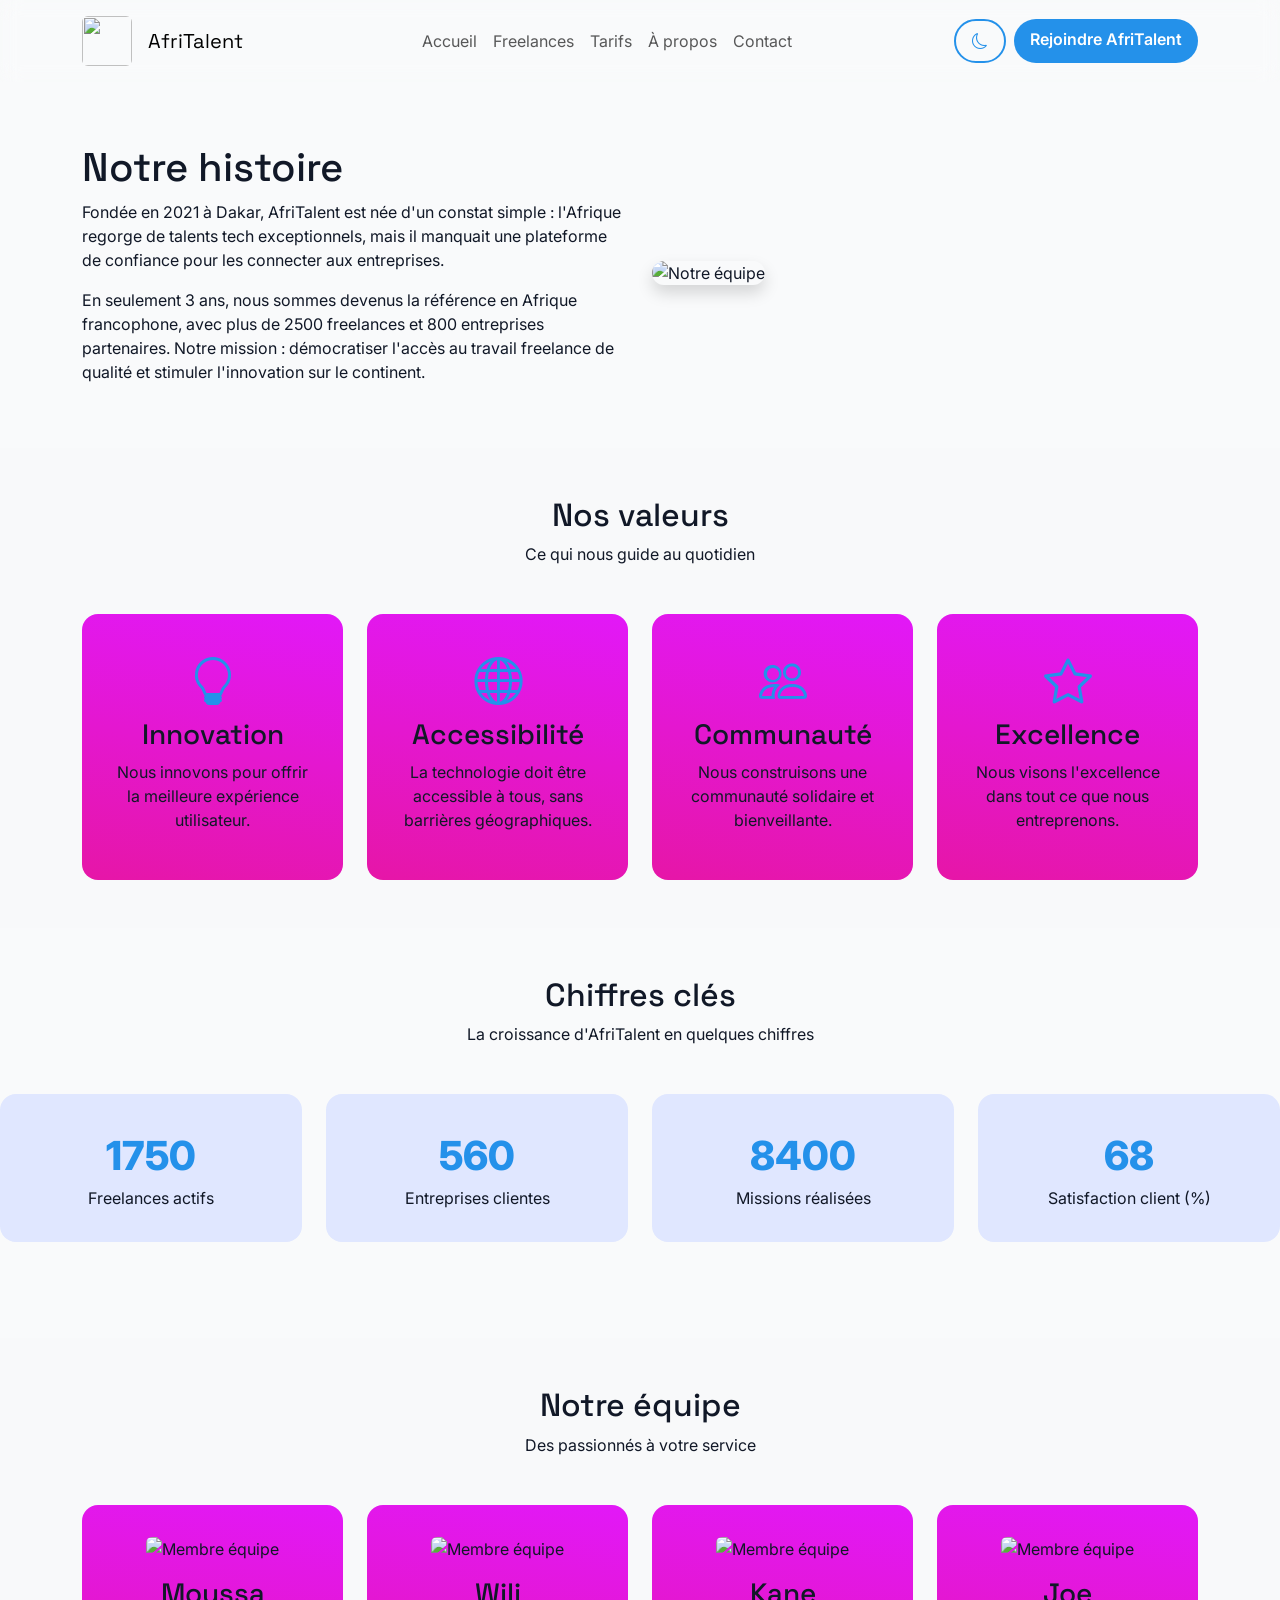
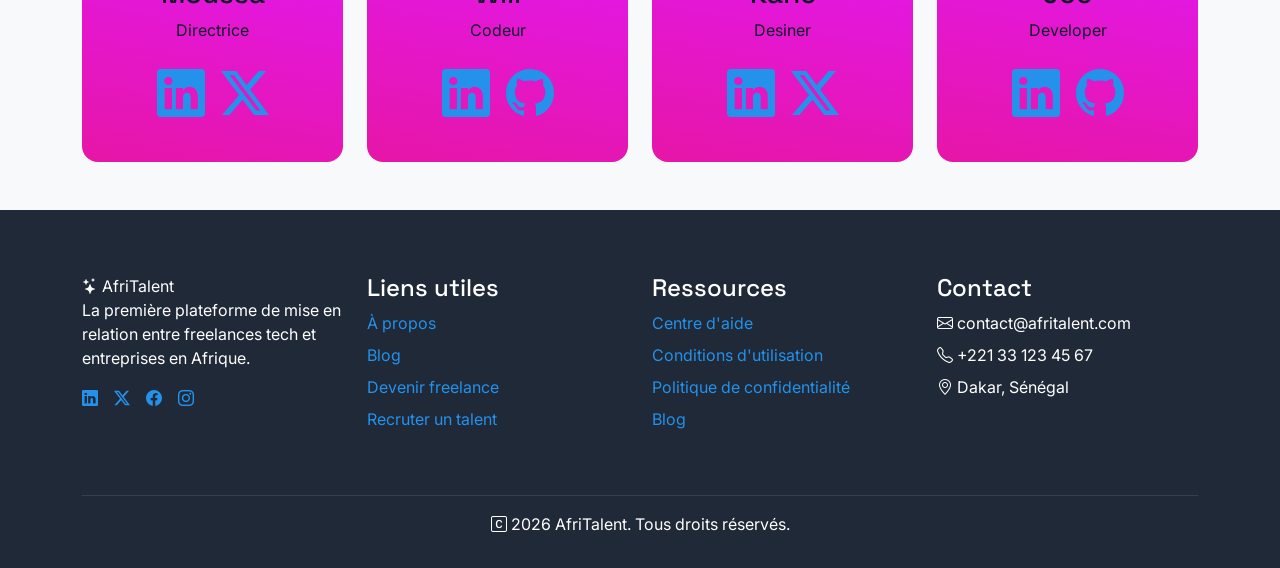
==== commit 68eba246: "Déploiement : GitHub Pages activé, README finalisé et présentation PowerPoint" ====
--- a/about.html
+++ b/about.html
@@ -40,7 +40,6 @@
                     <li class="nav-item"><a class="nav-link" href="freelances.html">Freelances</a></li>
                     <li class="nav-item"><a class="nav-link" href="tarifs.html">Tarifs</a></li>
                     <li class="nav-item"><a class="nav-link" href="about.html">À propos</a></li>
-                    <li class="nav-item"><a class="nav-link" href="#">Blog</a></li>
                     <li class="nav-item"><a class="nav-link" href="contact.html">Contact</a></li>
                 </ul>
                 <div class="d-flex gap-2">
